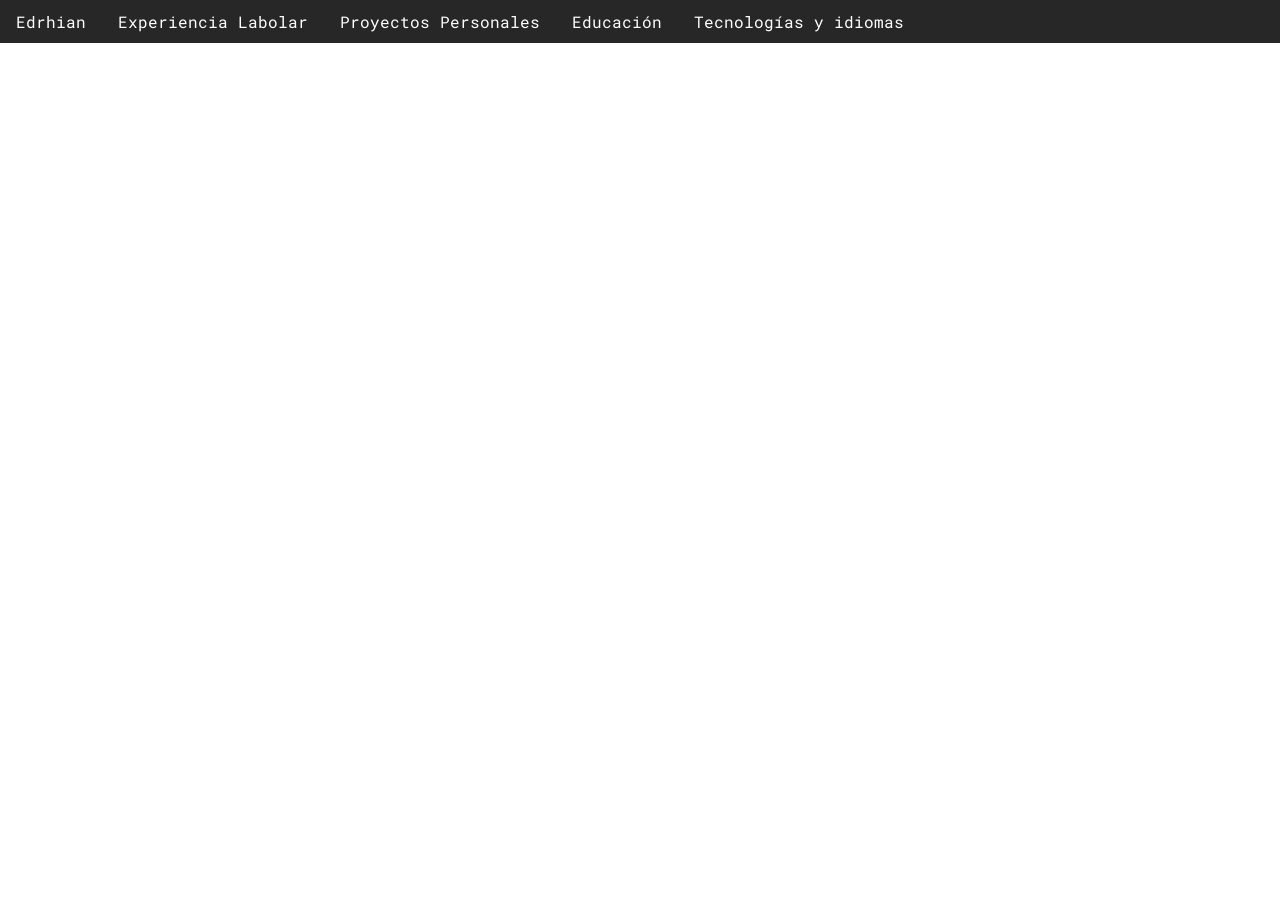
==== better-portfolio/index.html @ 5ee291b5 "Better portfolio: Navbar" ====
<!DOCTYPE html>
<html lang="en">
<head>
    <meta charset="UTF-8">
    <meta name="viewport" content="width=device-width, initial-scale=1.0">
    <title>Document</title>
    <link rel="stylesheet" href="style.css">
</head>
<body>
    <ul>
        <li><a href="">Edrhian</a></li>
        <li><a href="">Experiencia Labolar</a></li>
        <li><a href="">Proyectos Personales</a></li>
        <li><a href="">Educación</a></li>
        <li><a href="">Tecnologías y idiomas</a></li>
    </ul>
</body>
</html>
---- better-portfolio/style.css ----
@import url('https://fonts.googleapis.com/css2?family=Roboto+Mono:ital,wght@0,100..700;1,100..700&display=swap');

:root {
    --font-main: "Roboto Mono", monospace;
    --color-primary: #272727;
    --bg-color: #ededed;
    --text-color: #000000;
    --color-good: rgb(42, 243, 27);
    --color-bad: rgb(201, 36, 36);
}

body {
    margin: 0;
    padding: 0;
}

body, h1, h2, h3, h4, h5, h6, button, input, textarea, select {
    font-family: var(--font-main);
}

ul {
    list-style-type: none;
    margin: 0;
    padding: 0;
    overflow: hidden;
    background-color: var(--color-primary);
}

ul li{
    float: left;
}

ul li a {
    display: block;
    color: white;
    text-align: center;
    padding: 0.7rem 1rem;
    text-decoration: none;
}

ul li a:hover {
    background-color: #161616;
}
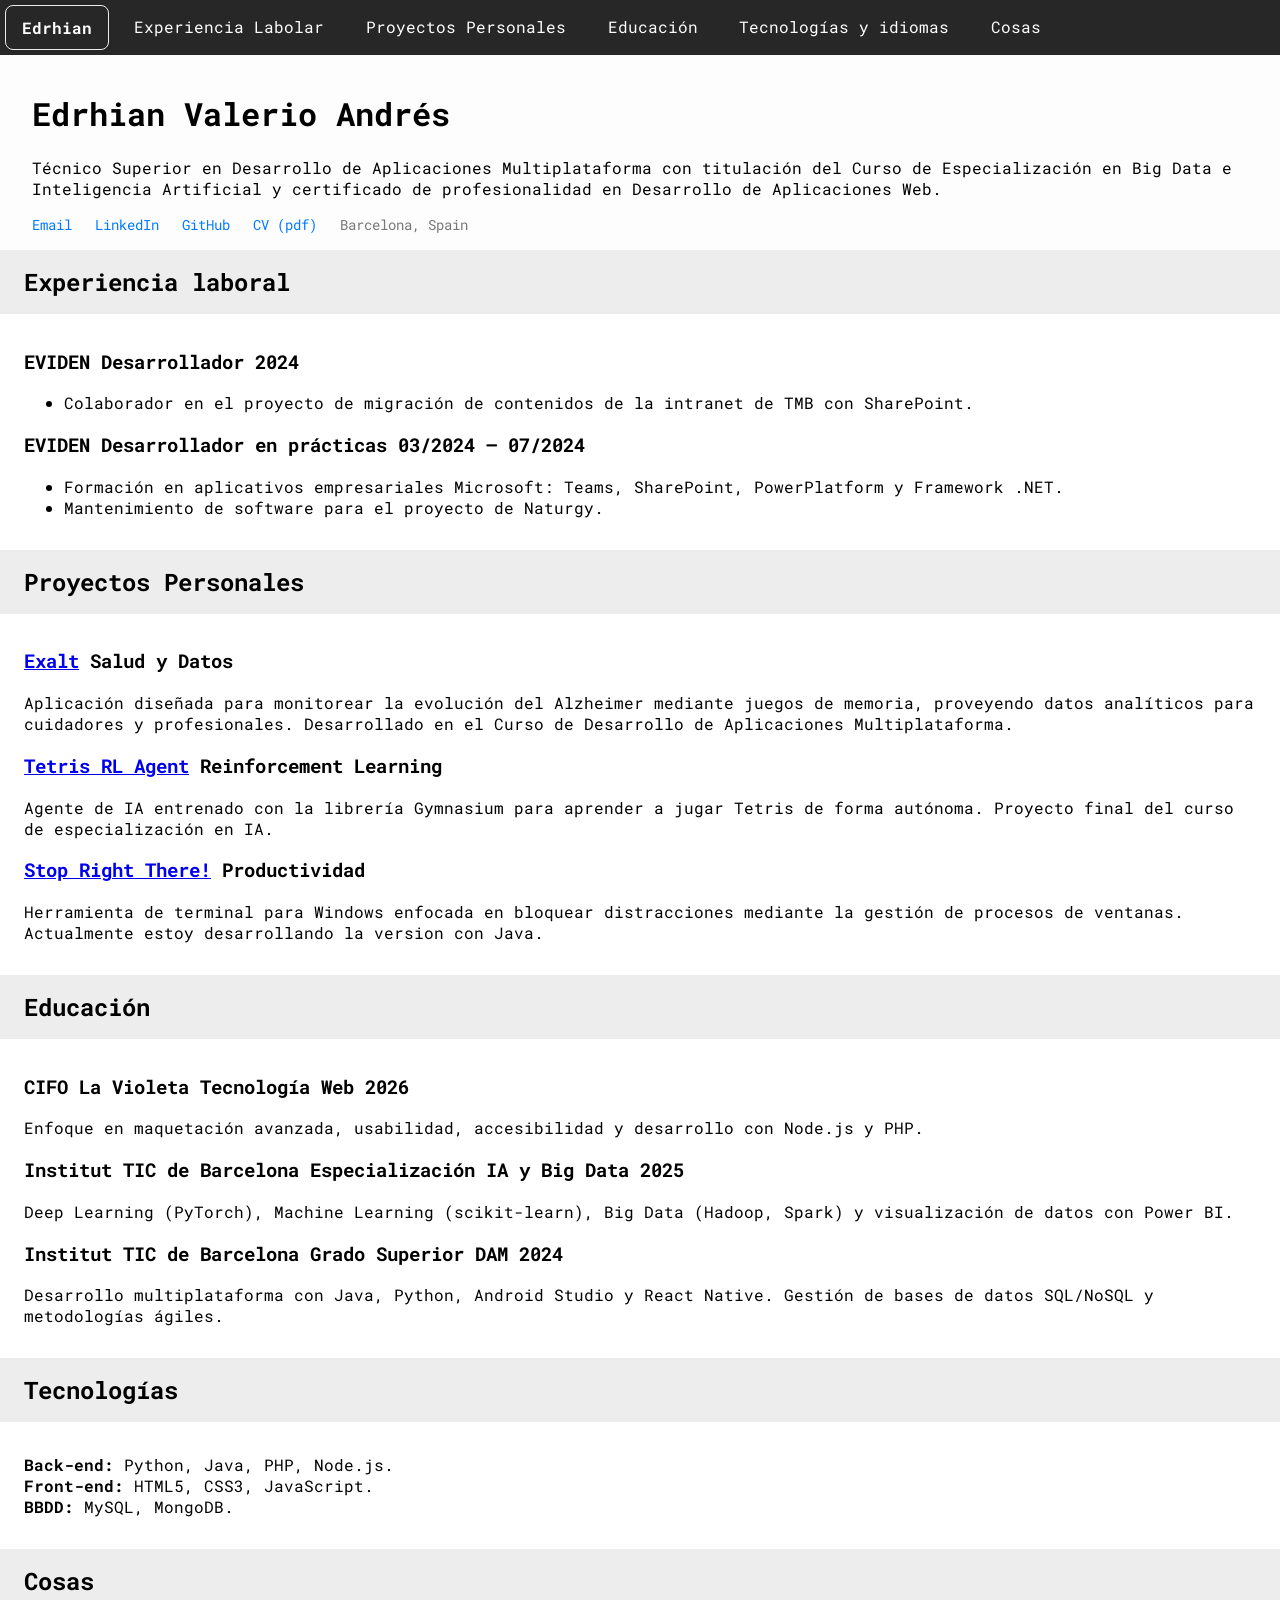
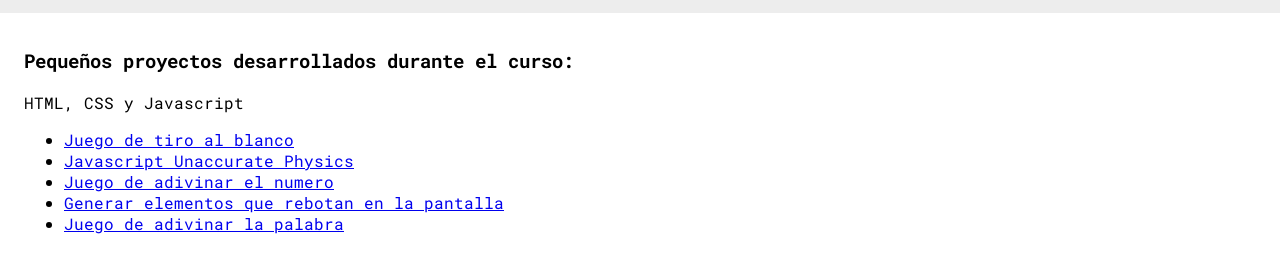
==== commit 0f19a8b0: "Better portfolio: structure" ====
--- a/better-portfolio/index.html
+++ b/better-portfolio/index.html
@@ -1,18 +1,192 @@
-<!DOCTYPE html>
+<!doctype html>
 <html lang="en">
-<head>
-    <meta charset="UTF-8">
-    <meta name="viewport" content="width=device-width, initial-scale=1.0">
-    <title>Document</title>
-    <link rel="stylesheet" href="style.css">
-</head>
-<body>
-    <ul>
-        <li><a href="">Edrhian</a></li>
-        <li><a href="">Experiencia Labolar</a></li>
-        <li><a href="">Proyectos Personales</a></li>
-        <li><a href="">Educación</a></li>
-        <li><a href="">Tecnologías y idiomas</a></li>
+  <head>
+    <meta charset="UTF-8" />
+    <meta name="viewport" content="width=device-width, initial-scale=1.0" />
+    <title>Portfolio</title>
+    <link rel="stylesheet" href="style.css" />
+  </head>
+  <body>
+    <ul class="navbar">
+      <li class="navbar-item brand">
+        <a href="#" onclick="copyToClipboard()">Edrhian</a>
+      </li>
+      <li class="navbar-item">
+        <a href="#experiencia">Experiencia Labolar</a>
+      </li>
+      <li class="navbar-item"><a href="#proyectos">Proyectos Personales</a></li>
+      <li class="navbar-item"><a href="#educacion">Educación</a></li>
+      <li class="navbar-item">
+        <a href="#tecnologias">Tecnologías y idiomas</a>
+      </li>
+      <li class="navbar-item"><a href="#cosas">Cosas</a></li>
     </ul>
-</body>
+    <header>
+      <h1>Edrhian Valerio Andrés</h1>
+      <p>
+        Técnico Superior en Desarrollo de Aplicaciones Multiplataforma con
+        titulación del Curso de Especialización en Big Data e Inteligencia
+        Artificial y certificado de profesionalidad en Desarrollo de
+        Aplicaciones Web.
+      </p>
+      <div id="contact">
+        <a href="mailto:edrhian27@gmail.com">Email</a>
+        <a href="https://linkedin.com/in/edrhian-valerio-andres" target="_blank"
+          >LinkedIn</a
+        >
+        <a href="https://github.com/edrhian" target="_blank">GitHub</a>
+        <a href="../docs/cv.pdf" download="Edrhian_Valerio_CV.pdf">CV (pdf)</a>
+        <span>Barcelona, Spain</span>
+      </div>
+    </header>
+    <main>
+      <!-- EXPERIENCIA LABORAL -->
+      <h2 id="experiencia">Experiencia laboral</h2>
+      <section>
+        <h3>
+          EVIDEN <span class="role">Desarrollador</span>
+          <span class="time">2024</span>
+        </h3>
+        <ul>
+          <li>
+            Colaborador en el proyecto de migración de contenidos de la intranet
+            de TMB con SharePoint.
+          </li>
+        </ul>
+
+        <h3>
+          EVIDEN <span class="role">Desarrollador en prácticas</span>
+          <span class="time">03/2024 — 07/2024</span>
+        </h3>
+        <ul>
+          <li>
+            Formación en aplicativos empresariales Microsoft: Teams, SharePoint,
+            PowerPlatform y Framework .NET.
+          </li>
+          <li>Mantenimiento de software para el proyecto de Naturgy.</li>
+        </ul>
+      </section>
+
+      <!-- PROYECTOS PERSONALES -->
+      <h2 id="proyectos">Proyectos Personales</h2>
+      <section>
+        <h3>
+          <a
+            href="https://github.com/edrhian/project-exalt/tree/main"
+            target="_blank"
+            >Exalt</a
+          >
+          <span class="time">Salud y Datos</span>
+        </h3>
+        <p>
+          Aplicación diseñada para monitorear la evolución del Alzheimer
+          mediante juegos de memoria, proveyendo datos analíticos para
+          cuidadores y profesionales. Desarrollado en el Curso de Desarrollo de
+          Aplicaciones Multiplataforma.
+        </p>
+
+        <h3>
+          <a
+            href="https://github.com/edrhian/ai-final-project-tetris-agent"
+            target="_blank"
+            >Tetris RL Agent</a
+          >
+          <span class="time">Reinforcement Learning</span>
+        </h3>
+        <p>
+          Agente de IA entrenado con la librería Gymnasium para aprender a jugar
+          Tetris de forma autónoma. Proyecto final del curso de especialización
+          en IA.
+        </p>
+
+        <h3>
+          <a
+            href="https://github.com/edrhian/app-stop-right-there"
+            target="_blank"
+            >Stop Right There!</a
+          >
+          <span class="time">Productividad</span>
+        </h3>
+        <p>
+          Herramienta de terminal para Windows enfocada en bloquear
+          distracciones mediante la gestión de procesos de ventanas. Actualmente
+          estoy desarrollando la version con Java.
+        </p>
+      </section>
+
+      <!-- EDUCACIÓN -->
+      <h2 id="educacion">Educación</h2>
+      <section>
+        <h3>
+          CIFO La Violeta <span class="role">Tecnología Web</span>
+          <span class="time">2026</span>
+        </h3>
+        <p>
+          Enfoque en maquetación avanzada, usabilidad, accesibilidad y
+          desarrollo con Node.js y PHP.
+        </p>
+        <h3>
+          Institut TIC de Barcelona
+          <span class="role">Especialización IA y Big Data</span>
+          <span class="time">2025</span>
+        </h3>
+        <p>
+          Deep Learning (PyTorch), Machine Learning (scikit-learn), Big Data
+          (Hadoop, Spark) y visualización de datos con Power BI.
+        </p>
+
+        <h3>
+          Institut TIC de Barcelona <span class="role">Grado Superior DAM</span>
+          <span class="time">2024</span>
+        </h3>
+        <p>
+          Desarrollo multiplataforma con Java, Python, Android Studio y React
+          Native. Gestión de bases de datos SQL/NoSQL y metodologías ágiles.
+        </p>
+      </section>
+
+      <!-- TECNOLOGÍAS -->
+      <h2 id="tecnologias">Tecnologías</h2>
+      <section>
+        <p>
+          <strong>Back-end:</strong> Python, Java, PHP, Node.js. <br />
+          <strong>Front-end:</strong> HTML5, CSS3, JavaScript. <br />
+          <strong>BBDD:</strong> MySQL, MongoDB. <br />
+        </p>
+      </section>
+
+      <!-- COSAS -->
+      <h2 id="cosas">Cosas</h2>
+      <section>
+        <h3>Pequeños proyectos desarrollados durante el curso:</h3>
+
+        <p>HTML, CSS y Javascript</p>
+        <ul>
+          <li>
+            <a href="../games/shooting-target/">Juego de tiro al blanco</a>
+          </li>
+          <li>
+            <a href="../games/javascript-unaccurate-physics/"
+              >Javascript Unaccurate Physics</a
+            >
+          </li>
+          <li>
+            <a href="../games/adivina-numero/">Juego de adivinar el numero</a>
+          </li>
+          <li>
+            <a href="../games/bouncing-elements/"
+              >Generar elementos que rebotan en la pantalla</a
+            >
+          </li>
+          <li>
+            <a href="../games/adivina-palabra/">Juego de adivinar la palabra</a>
+          </li>
+        </ul>
+      </section>
+    </main>
+    <button onclick="topFunction()" id="backToTop" title="Volver al inicio">
+      Inicio
+    </button>
+    <script src="index.js"></script>
+  </body>
 </html>
--- a/better-portfolio/style.css
+++ b/better-portfolio/style.css
@@ -3,10 +3,23 @@
 :root {
     --font-main: "Roboto Mono", monospace;
     --color-primary: #272727;
-    --bg-color: #ededed;
-    --text-color: #000000;
+    --bg-color-1: #ededed;
+    --bg-color-2: #fdfdfd;
+    --text-main: #000000;
     --color-good: rgb(42, 243, 27);
     --color-bad: rgb(201, 36, 36);
+    --text-muted: #777;
+    --text-date: #999;
+    --accent: #007aff;
+}
+
+* {
+    font-family: var(--font-main);
+}
+
+html {
+    scroll-behavior: smooth;
+    /* font-size: 62.5%; */
 }
 
 body {
@@ -14,11 +27,24 @@
     padding: 0;
 }
 
-body, h1, h2, h3, h4, h5, h6, button, input, textarea, select {
-    font-family: var(--font-main);
+header {
+    padding: 1rem 2rem;
+    background-color: var(--bg-color-2);
 }
 
-ul {
+h2 {
+    padding: 1rem 1.5rem;
+    margin: 0;
+    background-color: var(--bg-color-1);
+}
+
+section {
+    padding: 1rem 1.5rem;
+    margin: 0;
+}
+
+/* NAVBAR */
+.navbar {
     list-style-type: none;
     margin: 0;
     padding: 0;
@@ -26,11 +52,15 @@
     background-color: var(--color-primary);
 }
 
-ul li{
+.navbar-item {
+    margin: 0.3rem;
+}
+
+.navbar .navbar-item{
     float: left;
 }
 
-ul li a {
+.navbar .navbar-item a {
     display: block;
     color: white;
     text-align: center;
@@ -38,6 +68,58 @@
     text-decoration: none;
 }
 
-ul li a:hover {
+.navbar .navbar-item a:hover {
     background-color: #161616;
+    border-radius: 0.5rem;
 }
+
+.brand {
+    border: 1px solid var(--bg-color-1);
+    border-radius: 0.5rem;
+}
+
+.brand>a {
+    font-weight: bolder;
+}
+
+/* CONTACT */
+#contact {
+    font-size: 14px;
+}
+
+#contact a,
+#contact span {
+    color: var(--accent);
+    text-decoration: none;
+    margin-right: 15px;
+}
+
+#contact span {
+    color: var(--text-muted);
+}
+
+#contact a:hover {
+    text-decoration: underline;
+}
+
+
+/* BUTTONS */
+#backToTop {
+  display: none;
+  position: fixed;
+  bottom: 2rem;
+  right: 2rem; 
+  z-index: 99; 
+  border: none;
+  outline: none;
+  background-color: var(--color-primary); /* Set a background color */
+  color: white; 
+  cursor: pointer;
+  padding: 0.7rem;
+  border-radius: 0.5rem;
+  font-size: 18px;
+}
+
+#backToTop:hover {
+  background-color: #555; /* Add a dark-grey background on hover */
+}
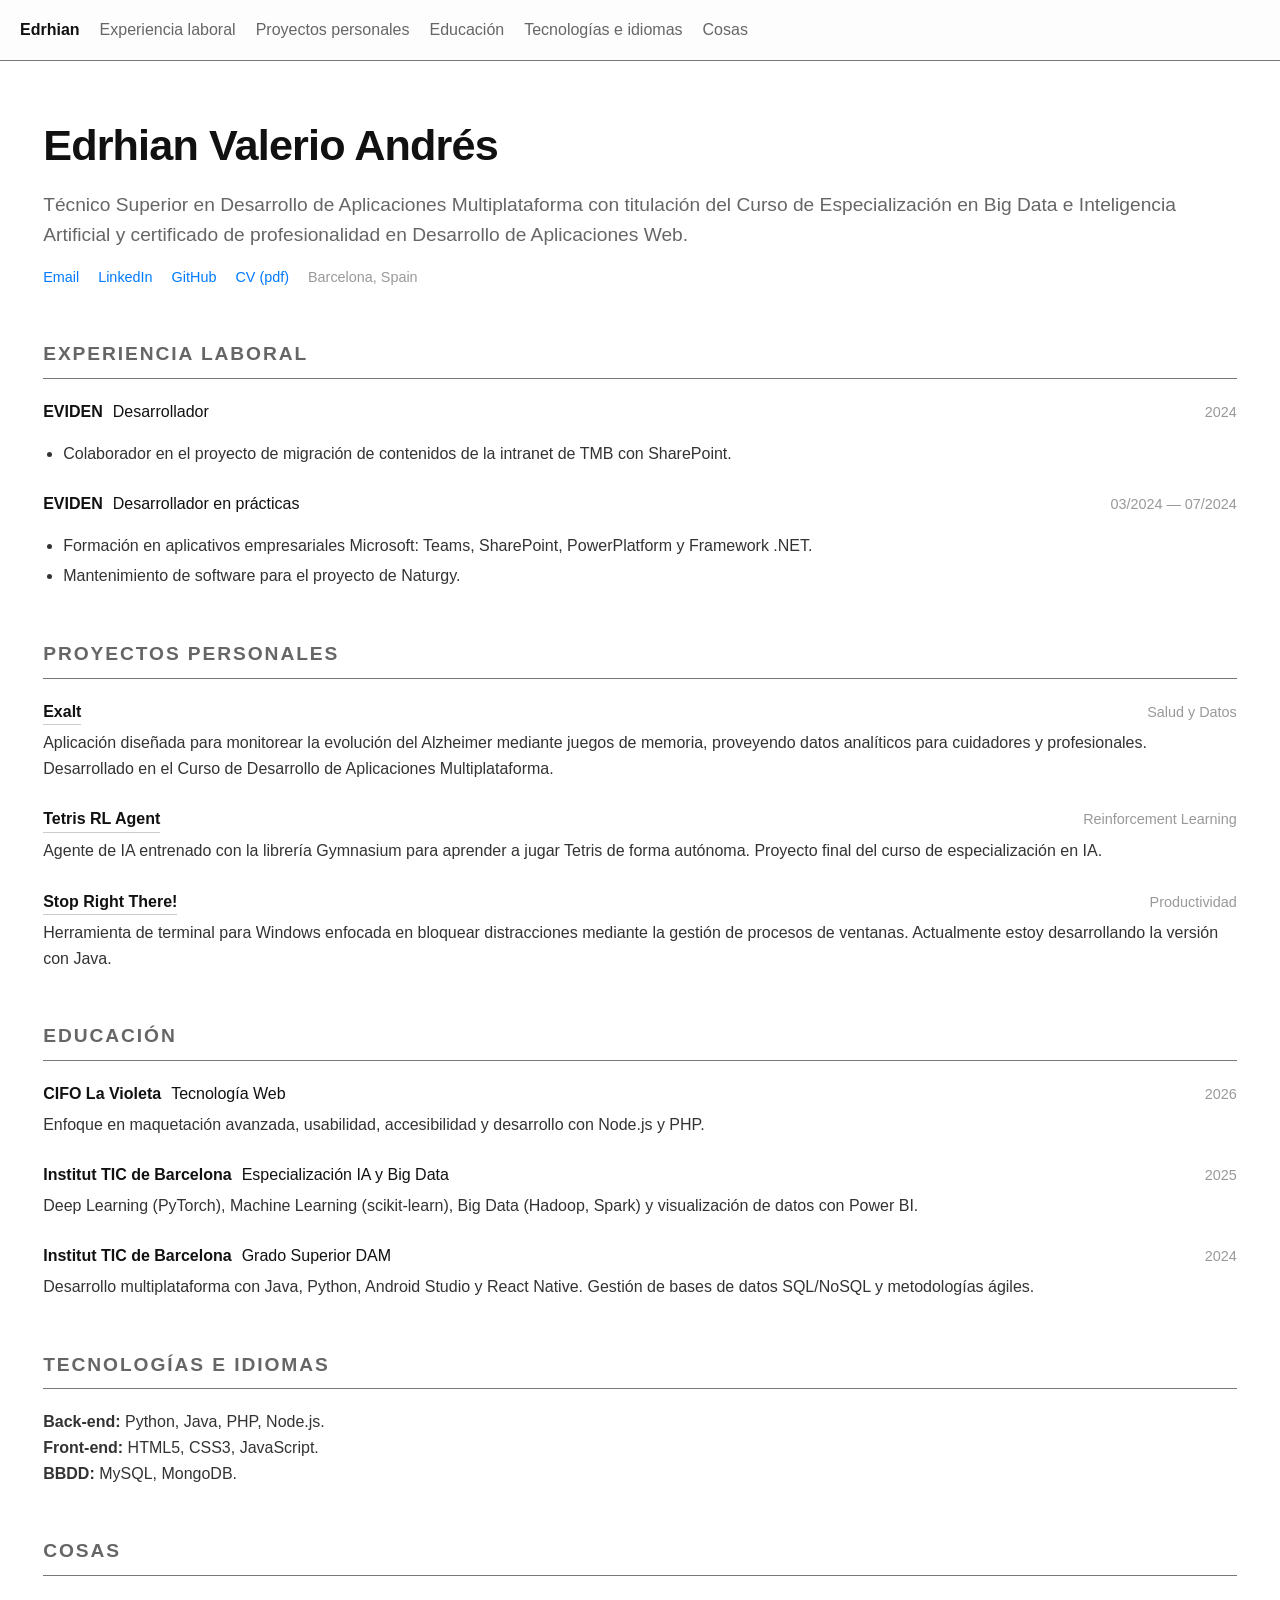
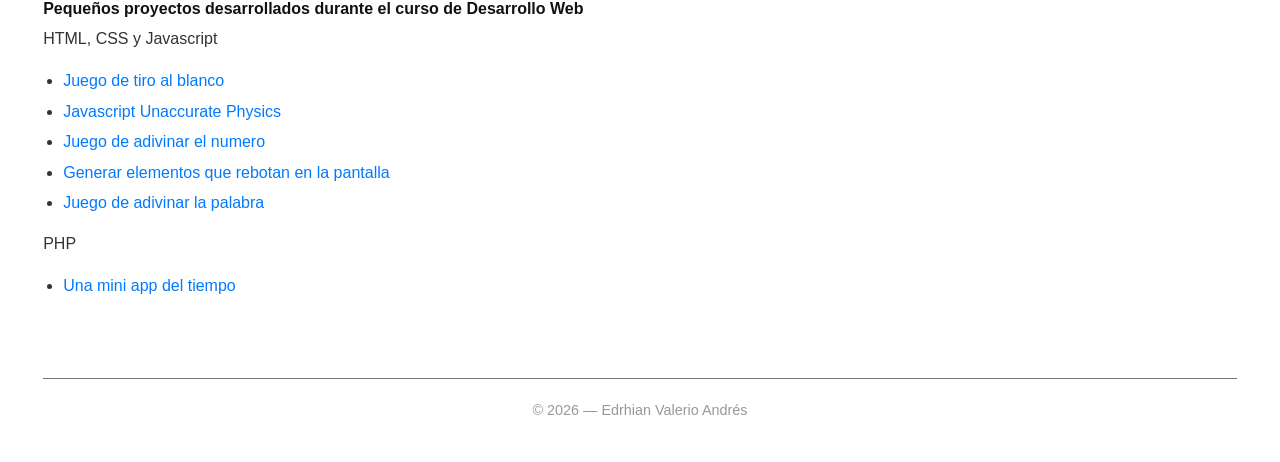
==== commit 45a02f72: "Merged styles from old portfolio to new portfolio" ====
--- a/better-portfolio/index.html
+++ b/better-portfolio/index.html
@@ -1,192 +1,216 @@
-<!doctype html>
-<html lang="en">
-  <head>
-    <meta charset="UTF-8" />
-    <meta name="viewport" content="width=device-width, initial-scale=1.0" />
-    <title>Portfolio</title>
-    <link rel="stylesheet" href="style.css" />
-  </head>
-  <body>
-    <ul class="navbar">
-      <li class="navbar-item brand">
-        <a href="#" onclick="copyToClipboard()">Edrhian</a>
-      </li>
-      <li class="navbar-item">
-        <a href="#experiencia">Experiencia Labolar</a>
-      </li>
-      <li class="navbar-item"><a href="#proyectos">Proyectos Personales</a></li>
-      <li class="navbar-item"><a href="#educacion">Educación</a></li>
-      <li class="navbar-item">
-        <a href="#tecnologias">Tecnologías y idiomas</a>
-      </li>
-      <li class="navbar-item"><a href="#cosas">Cosas</a></li>
-    </ul>
-    <header>
-      <h1>Edrhian Valerio Andrés</h1>
-      <p>
-        Técnico Superior en Desarrollo de Aplicaciones Multiplataforma con
-        titulación del Curso de Especialización en Big Data e Inteligencia
-        Artificial y certificado de profesionalidad en Desarrollo de
-        Aplicaciones Web.
-      </p>
-      <div id="contact">
-        <a href="mailto:edrhian27@gmail.com">Email</a>
-        <a href="https://linkedin.com/in/edrhian-valerio-andres" target="_blank"
-          >LinkedIn</a
-        >
-        <a href="https://github.com/edrhian" target="_blank">GitHub</a>
-        <a href="../docs/cv.pdf" download="Edrhian_Valerio_CV.pdf">CV (pdf)</a>
-        <span>Barcelona, Spain</span>
-      </div>
-    </header>
-    <main>
-      <!-- EXPERIENCIA LABORAL -->
-      <h2 id="experiencia">Experiencia laboral</h2>
-      <section>
-        <h3>
-          EVIDEN <span class="role">Desarrollador</span>
-          <span class="time">2024</span>
-        </h3>
-        <ul>
-          <li>
-            Colaborador en el proyecto de migración de contenidos de la intranet
-            de TMB con SharePoint.
-          </li>
-        </ul>
-
-        <h3>
-          EVIDEN <span class="role">Desarrollador en prácticas</span>
-          <span class="time">03/2024 — 07/2024</span>
-        </h3>
-        <ul>
-          <li>
-            Formación en aplicativos empresariales Microsoft: Teams, SharePoint,
-            PowerPlatform y Framework .NET.
-          </li>
-          <li>Mantenimiento de software para el proyecto de Naturgy.</li>
-        </ul>
-      </section>
-
-      <!-- PROYECTOS PERSONALES -->
-      <h2 id="proyectos">Proyectos Personales</h2>
-      <section>
-        <h3>
-          <a
-            href="https://github.com/edrhian/project-exalt/tree/main"
-            target="_blank"
-            >Exalt</a
-          >
-          <span class="time">Salud y Datos</span>
-        </h3>
-        <p>
-          Aplicación diseñada para monitorear la evolución del Alzheimer
-          mediante juegos de memoria, proveyendo datos analíticos para
-          cuidadores y profesionales. Desarrollado en el Curso de Desarrollo de
-          Aplicaciones Multiplataforma.
-        </p>
-
-        <h3>
-          <a
-            href="https://github.com/edrhian/ai-final-project-tetris-agent"
-            target="_blank"
-            >Tetris RL Agent</a
-          >
-          <span class="time">Reinforcement Learning</span>
-        </h3>
-        <p>
-          Agente de IA entrenado con la librería Gymnasium para aprender a jugar
-          Tetris de forma autónoma. Proyecto final del curso de especialización
-          en IA.
-        </p>
-
-        <h3>
-          <a
-            href="https://github.com/edrhian/app-stop-right-there"
-            target="_blank"
-            >Stop Right There!</a
-          >
-          <span class="time">Productividad</span>
-        </h3>
-        <p>
-          Herramienta de terminal para Windows enfocada en bloquear
-          distracciones mediante la gestión de procesos de ventanas. Actualmente
-          estoy desarrollando la version con Java.
-        </p>
-      </section>
-
-      <!-- EDUCACIÓN -->
-      <h2 id="educacion">Educación</h2>
-      <section>
-        <h3>
-          CIFO La Violeta <span class="role">Tecnología Web</span>
-          <span class="time">2026</span>
-        </h3>
-        <p>
-          Enfoque en maquetación avanzada, usabilidad, accesibilidad y
-          desarrollo con Node.js y PHP.
-        </p>
-        <h3>
-          Institut TIC de Barcelona
-          <span class="role">Especialización IA y Big Data</span>
-          <span class="time">2025</span>
-        </h3>
-        <p>
-          Deep Learning (PyTorch), Machine Learning (scikit-learn), Big Data
-          (Hadoop, Spark) y visualización de datos con Power BI.
-        </p>
-
-        <h3>
-          Institut TIC de Barcelona <span class="role">Grado Superior DAM</span>
-          <span class="time">2024</span>
-        </h3>
-        <p>
-          Desarrollo multiplataforma con Java, Python, Android Studio y React
-          Native. Gestión de bases de datos SQL/NoSQL y metodologías ágiles.
-        </p>
-      </section>
-
-      <!-- TECNOLOGÍAS -->
-      <h2 id="tecnologias">Tecnologías</h2>
-      <section>
-        <p>
-          <strong>Back-end:</strong> Python, Java, PHP, Node.js. <br />
-          <strong>Front-end:</strong> HTML5, CSS3, JavaScript. <br />
-          <strong>BBDD:</strong> MySQL, MongoDB. <br />
-        </p>
-      </section>
-
-      <!-- COSAS -->
-      <h2 id="cosas">Cosas</h2>
-      <section>
-        <h3>Pequeños proyectos desarrollados durante el curso:</h3>
-
-        <p>HTML, CSS y Javascript</p>
-        <ul>
-          <li>
-            <a href="../games/shooting-target/">Juego de tiro al blanco</a>
-          </li>
-          <li>
-            <a href="../games/javascript-unaccurate-physics/"
-              >Javascript Unaccurate Physics</a
-            >
-          </li>
-          <li>
-            <a href="../games/adivina-numero/">Juego de adivinar el numero</a>
-          </li>
-          <li>
-            <a href="../games/bouncing-elements/"
-              >Generar elementos que rebotan en la pantalla</a
-            >
-          </li>
-          <li>
-            <a href="../games/adivina-palabra/">Juego de adivinar la palabra</a>
-          </li>
-        </ul>
-      </section>
-    </main>
-    <button onclick="topFunction()" id="backToTop" title="Volver al inicio">
-      Inicio
-    </button>
-    <script src="index.js"></script>
-  </body>
-</html>
+<!doctype html>
+<html lang="es">
+  <head>
+    <meta charset="UTF-8" />
+    <meta name="viewport" content="width=device-width, initial-scale=1.0" />
+    <title>Edrhian Valerio | Software Builder</title>
+    <link rel="stylesheet" href="style.css" />
+  </head>
+  <body>
+    <div class="navbar-wrap">
+      <ul class="navbar">
+        <li class="navbar-item brand">
+          <a href="#" onclick="copyToClipboard()">Edrhian</a>
+        </li>
+        <li class="navbar-item">
+          <a href="#experiencia">Experiencia laboral</a>
+        </li>
+        <li class="navbar-item">
+          <a href="#proyectos">Proyectos personales</a>
+        </li>
+        <li class="navbar-item"><a href="#educacion">Educación</a></li>
+        <li class="navbar-item">
+          <a href="#tecnologias">Tecnologías e idiomas</a>
+        </li>
+        <li class="navbar-item"><a href="#cosas">Cosas</a></li>
+      </ul>
+    </div>
+
+    <header>
+      <h1>Edrhian Valerio Andrés</h1>
+      <div id="tagline">
+        Técnico Superior en Desarrollo de Aplicaciones Multiplataforma con
+        titulación del Curso de Especialización en Big Data e Inteligencia
+        Artificial y certificado de profesionalidad en Desarrollo de
+        Aplicaciones Web.
+      </div>
+      <div id="contact">
+        <a href="mailto:edrhian27@gmail.com">Email</a>
+        <a href="https://linkedin.com/in/edrhian-valerio-andres" target="_blank"
+          >LinkedIn</a
+        >
+        <a href="https://github.com/edrhian" target="_blank">GitHub</a>
+        <a href="assets/cv.pdf" download="Edrhian_Valerio_CV.pdf">CV (pdf)</a>
+        <span>Barcelona, Spain</span>
+      </div>
+    </header>
+
+    <main>
+      <!-- EXPERIENCIA LABORAL -->
+      <h2 id="experiencia">Experiencia laboral</h2>
+      <section>
+        <h3>
+          EVIDEN <span class="role">Desarrollador</span>
+          <span class="time">2024</span>
+        </h3>
+        <ul>
+          <li>
+            Colaborador en el proyecto de migración de contenidos de la intranet
+            de TMB con SharePoint.
+          </li>
+        </ul>
+
+        <h3>
+          EVIDEN <span class="role">Desarrollador en prácticas</span>
+          <span class="time">03/2024 — 07/2024</span>
+        </h3>
+        <ul>
+          <li>
+            Formación en aplicativos empresariales Microsoft: Teams, SharePoint,
+            PowerPlatform y Framework .NET.
+          </li>
+          <li>Mantenimiento de software para el proyecto de Naturgy.</li>
+        </ul>
+      </section>
+
+      <!-- PROYECTOS PERSONALES -->
+      <h2 id="proyectos">Proyectos personales</h2>
+      <section>
+        <h3>
+          <a
+            href="https://github.com/edrhian/project-exalt/tree/main"
+            target="_blank"
+            >Exalt</a
+          >
+          <span class="time">Salud y Datos</span>
+        </h3>
+        <p>
+          Aplicación diseñada para monitorear la evolución del Alzheimer
+          mediante juegos de memoria, proveyendo datos analíticos para
+          cuidadores y profesionales. Desarrollado en el Curso de Desarrollo de
+          Aplicaciones Multiplataforma.
+        </p>
+
+        <h3>
+          <a
+            href="https://github.com/edrhian/ai-final-project-tetris-agent"
+            target="_blank"
+            >Tetris RL Agent</a
+          >
+          <span class="time">Reinforcement Learning</span>
+        </h3>
+        <p>
+          Agente de IA entrenado con la librería Gymnasium para aprender a jugar
+          Tetris de forma autónoma. Proyecto final del curso de especialización
+          en IA.
+        </p>
+
+        <h3>
+          <a
+            href="https://github.com/edrhian/app-stop-right-there"
+            target="_blank"
+            >Stop Right There!</a
+          >
+          <span class="time">Productividad</span>
+        </h3>
+        <p>
+          Herramienta de terminal para Windows enfocada en bloquear
+          distracciones mediante la gestión de procesos de ventanas. Actualmente
+          estoy desarrollando la versión con Java.
+        </p>
+      </section>
+
+      <!-- EDUCACIÓN -->
+      <h2 id="educacion">Educación</h2>
+      <section>
+        <h3>
+          CIFO La Violeta <span class="role">Tecnología Web</span>
+          <span class="time">2026</span>
+        </h3>
+        <p>
+          Enfoque en maquetación avanzada, usabilidad, accesibilidad y
+          desarrollo con Node.js y PHP.
+        </p>
+
+        <h3>
+          Institut TIC de Barcelona
+          <span class="role">Especialización IA y Big Data</span>
+          <span class="time">2025</span>
+        </h3>
+        <p>
+          Deep Learning (PyTorch), Machine Learning (scikit-learn), Big Data
+          (Hadoop, Spark) y visualización de datos con Power BI.
+        </p>
+
+        <h3>
+          Institut TIC de Barcelona <span class="role">Grado Superior DAM</span>
+          <span class="time">2024</span>
+        </h3>
+        <p>
+          Desarrollo multiplataforma con Java, Python, Android Studio y React
+          Native. Gestión de bases de datos SQL/NoSQL y metodologías ágiles.
+        </p>
+      </section>
+
+      <!-- TECNOLOGÍAS E IDIOMAS -->
+      <h2 id="tecnologias">Tecnologías e idiomas</h2>
+      <section>
+        <p>
+          <strong>Back-end:</strong> Python, Java, PHP, Node.js. <br />
+          <strong>Front-end:</strong> HTML5, CSS3, JavaScript. <br />
+          <strong>BBDD:</strong> MySQL, MongoDB.
+        </p>
+      </section>
+
+      <!-- COSAS -->
+      <h2 id="cosas">Cosas</h2>
+      <section>
+        <h3>
+          Pequeños proyectos desarrollados durante el curso de Desarrollo Web
+        </h3>
+
+        <p>HTML, CSS y Javascript</p>
+        <ul>
+          <li>
+            <a href="../games/shooting-target/">Juego de tiro al blanco</a>
+          </li>
+          <li>
+            <a href="../games/javascript-unaccurate-physics/"
+              >Javascript Unaccurate Physics</a
+            >
+          </li>
+          <li>
+            <a href="../games/adivina-numero/">Juego de adivinar el numero</a>
+          </li>
+          <li>
+            <a href="../games/bouncing-elements/"
+              >Generar elementos que rebotan en la pantalla</a
+            >
+          </li>
+          <li>
+            <a href="../games/adivina-palabra/">Juego de adivinar la palabra</a>
+          </li>
+        </ul>
+
+        <p>PHP</p>
+        <ul>
+          <li>
+            <a
+              href="https://cifowebappdev27.byethost33.com/php-app-tiempo/index.php"
+              >Una mini app del tiempo</a
+            >
+          </li>
+        </ul>
+      </section>
+    </main>
+
+    <footer>
+      <p>© 2026 — Edrhian Valerio Andrés</p>
+    </footer>
+
+    <button onclick="topFunction()" id="backToTop" title="Volver al inicio">
+      Inicio
+    </button>
+    <script src="index.js"></script>
+  </body>
+</html>
--- a/better-portfolio/style.css
+++ b/better-portfolio/style.css
@@ -1,125 +1,238 @@
-@import url('https://fonts.googleapis.com/css2?family=Roboto+Mono:ital,wght@0,100..700;1,100..700&display=swap');
-
-:root {
-    --font-main: "Roboto Mono", monospace;
-    --color-primary: #272727;
-    --bg-color-1: #ededed;
-    --bg-color-2: #fdfdfd;
-    --text-main: #000000;
-    --color-good: rgb(42, 243, 27);
-    --color-bad: rgb(201, 36, 36);
-    --text-muted: #777;
-    --text-date: #999;
-    --accent: #007aff;
-}
-
-* {
-    font-family: var(--font-main);
-}
-
-html {
-    scroll-behavior: smooth;
-    /* font-size: 62.5%; */
-}
-
-body {
-    margin: 0;
-    padding: 0;
-}
-
-header {
-    padding: 1rem 2rem;
-    background-color: var(--bg-color-2);
-}
-
-h2 {
-    padding: 1rem 1.5rem;
-    margin: 0;
-    background-color: var(--bg-color-1);
-}
-
-section {
-    padding: 1rem 1.5rem;
-    margin: 0;
-}
-
-/* NAVBAR */
-.navbar {
-    list-style-type: none;
-    margin: 0;
-    padding: 0;
-    overflow: hidden;
-    background-color: var(--color-primary);
-}
-
-.navbar-item {
-    margin: 0.3rem;
-}
-
-.navbar .navbar-item{
-    float: left;
-}
-
-.navbar .navbar-item a {
-    display: block;
-    color: white;
-    text-align: center;
-    padding: 0.7rem 1rem;
-    text-decoration: none;
-}
-
-.navbar .navbar-item a:hover {
-    background-color: #161616;
-    border-radius: 0.5rem;
-}
-
-.brand {
-    border: 1px solid var(--bg-color-1);
-    border-radius: 0.5rem;
-}
-
-.brand>a {
-    font-weight: bolder;
-}
-
-/* CONTACT */
-#contact {
-    font-size: 14px;
-}
-
-#contact a,
-#contact span {
-    color: var(--accent);
-    text-decoration: none;
-    margin-right: 15px;
-}
-
-#contact span {
-    color: var(--text-muted);
-}
-
-#contact a:hover {
-    text-decoration: underline;
-}
-
-
-/* BUTTONS */
-#backToTop {
-  display: none;
-  position: fixed;
-  bottom: 2rem;
-  right: 2rem; 
-  z-index: 99; 
-  border: none;
-  outline: none;
-  background-color: var(--color-primary); /* Set a background color */
-  color: white; 
-  cursor: pointer;
-  padding: 0.7rem;
-  border-radius: 0.5rem;
-  font-size: 18px;
-}
-
-#backToTop:hover {
-  background-color: #555; /* Add a dark-grey background on hover */
-}
+@import url('https://fonts.googleapis.com/css2?family=Roboto+Mono:ital,wght@0,100..700;1,100..700&display=swap');
+
+:root {
+    --font-alternative: "Roboto Mono", monospace;
+    --text-main: #111;
+    --bg-color-1: #ededed;
+    --bg-color-2: #fdfdfd;
+    --text-muted: #666;
+    --text-date: #999;
+    --accent: #007aff;
+    --border: #777;
+    --color-primary: #272727;
+    
+}
+
+* {
+    box-sizing: border-box;
+}
+
+html {
+    scroll-behavior: smooth;
+}
+
+body {
+    font-family: -apple-system, BlinkMacSystemFont, "Segoe UI", Roboto, Helvetica, Arial, sans-serif;
+    line-height: 1.6;
+    color: var(--text-main);
+    margin: 0;
+    background-color: #fff;
+}
+
+.navbar,
+header,
+main,
+footer {
+    margin: 2.7rem;
+}
+
+/* NAVBAR */
+.navbar-wrap {
+    /* position: sticky; */
+    top: 0;
+    z-index: 10;
+    background-color: var(--bg-color-2);
+    border-bottom: 1px solid var(--border);
+}
+
+.navbar {
+    list-style: none;
+    margin: 0 auto;
+    padding-top: 12px;
+    padding-bottom: 12px;
+    display: flex;
+    flex-wrap: wrap;
+    gap: 6px 20px;
+    font-size: 1rem;
+}
+
+.navbar a {
+    color: var(--text-muted);
+    text-decoration: none;
+    margin: 0;
+}
+
+.navbar a:hover {
+    color: var(--text-main);
+}
+
+.navbar .brand a {
+    color: var(--text-main);
+    font-weight: 700;
+}
+
+/* HEADER */
+header {
+    margin-top: 50px;
+    margin-bottom: 40px;
+}
+
+h1 {
+    font-size: 2.7rem;
+    font-weight: 700;
+    margin: 0 0 10px 0;
+    letter-spacing: -0.02em;
+}
+
+#tagline {
+    font-size: 1.2rem;
+    color: var(--text-muted);
+    margin: 0 0 15px 0;
+}
+
+#contact {
+    font-size: 0.9rem;
+}
+
+#contact a,
+#contact span {
+    color: var(--accent);
+    text-decoration: none;
+    margin-right: 15px;
+}
+
+#contact span {
+    color: var(--text-date);
+}
+
+#contact a:hover {
+    text-decoration: underline;
+}
+
+a {
+    color: var(--accent);
+    text-decoration: none;
+}
+
+/* SECTIONS */
+h2 {
+    font-size: 1.2rem;
+    text-transform: uppercase;
+    letter-spacing: 0.1em;
+    color: var(--text-muted);
+    border-bottom: 1px solid var(--border);
+    padding-bottom: 8px;
+    margin: 50px 0 20px 0;
+    scroll-margin-top: 60px;
+}
+
+h3 {
+    font-size: 1rem;
+    font-weight: 600;
+    margin: 25px 0 5px 0;
+    display: flex;
+    flex-wrap: wrap;
+    align-items: baseline;
+}
+
+h3 a {
+    color: var(--text-main);
+    text-decoration: none;
+    border-bottom: 1px solid #ccc;
+}
+
+h3 a:hover {
+    border-bottom-color: var(--text-main);
+}
+
+h3 .role {
+    margin-left: 10px;
+    font-weight: 400;
+    color: var(--text-main);
+}
+
+h3 .time {
+    margin-left: auto;
+    font-weight: 400;
+    color: var(--text-date);
+    font-size: 0.9rem;
+}
+
+section > h3:first-child {
+    margin-top: 0;
+}
+
+p,
+li {
+    font-size: 1rem;
+    color: #333;
+    margin-top: 5px;
+}
+
+ul {
+    padding-left: 20px;
+    margin-bottom: 15px;
+}
+
+li {
+    margin-bottom: 5px;
+}
+
+li a {
+    margin-right: 0;
+}
+
+/* FOOTER */
+footer {
+    margin-top: 80px;
+    margin-bottom: 40px;
+    font-size: 0.9rem;
+    color: var(--text-date);
+    text-align: center;
+}
+
+footer p {
+    font-size: 0.9rem;
+    color: var(--text-date);
+    padding-top: 20px;
+    border-top: 1px solid var(--border);
+}
+
+/* BACK TO TOP */
+#backToTop {
+    display: none;
+    position: fixed;
+    bottom: 2rem;
+    right: 2rem;
+    z-index: 99;
+    border: 1px solid var(--border);
+    outline: none;
+    background-color: #fff;
+    color: var(--text-main);
+    cursor: pointer;
+    padding: 0.5rem 0.9rem;
+    border-radius: 6px;
+    font-family: inherit;
+    font-size: 1rem;
+}
+
+#backToTop:hover {
+    color: var(--text-main);
+    border-color: #ccc;
+}
+
+/* Responsivo para móviles */
+@media (max-width: 600px) {
+    h3 {
+        flex-direction: column;
+    }
+
+    h3 .role {
+        margin-left: 0;
+    }
+
+    h3 .time {
+        margin-left: 0;
+        margin-top: 2px;
+    }
+}
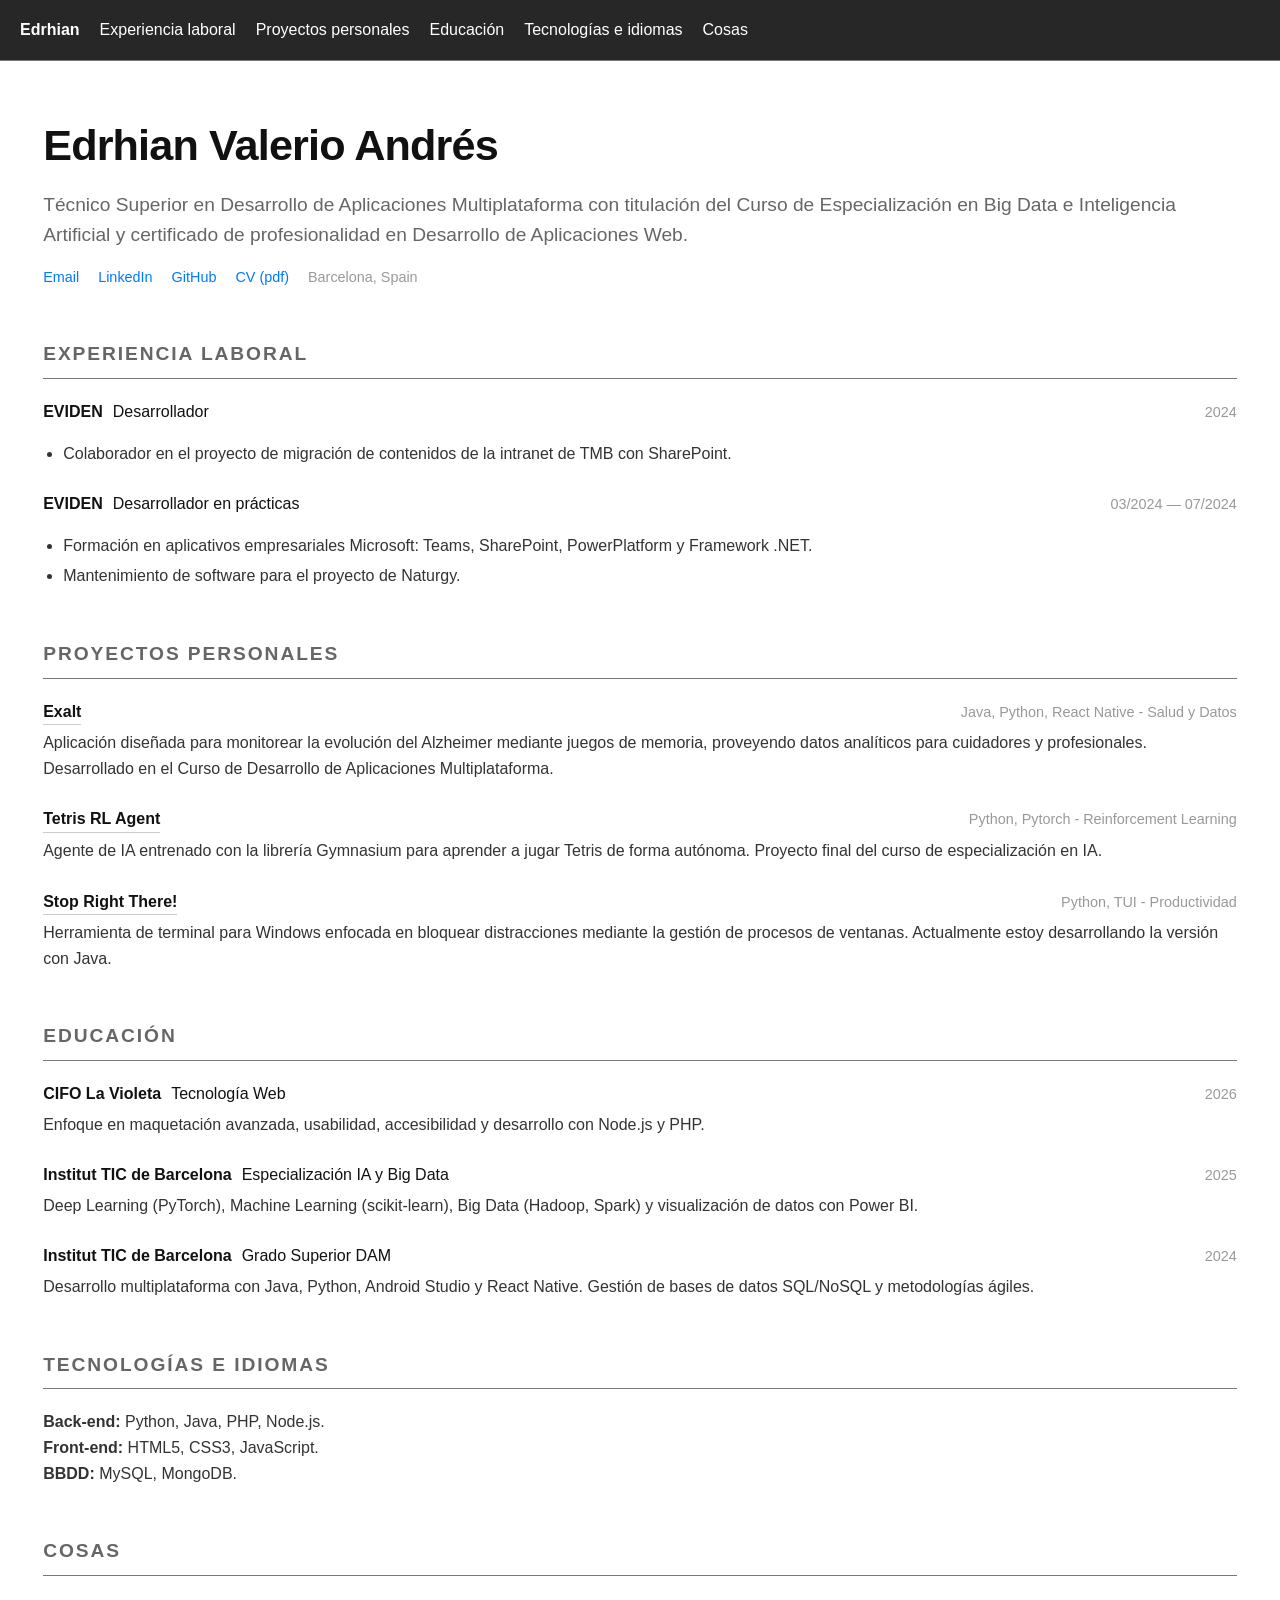
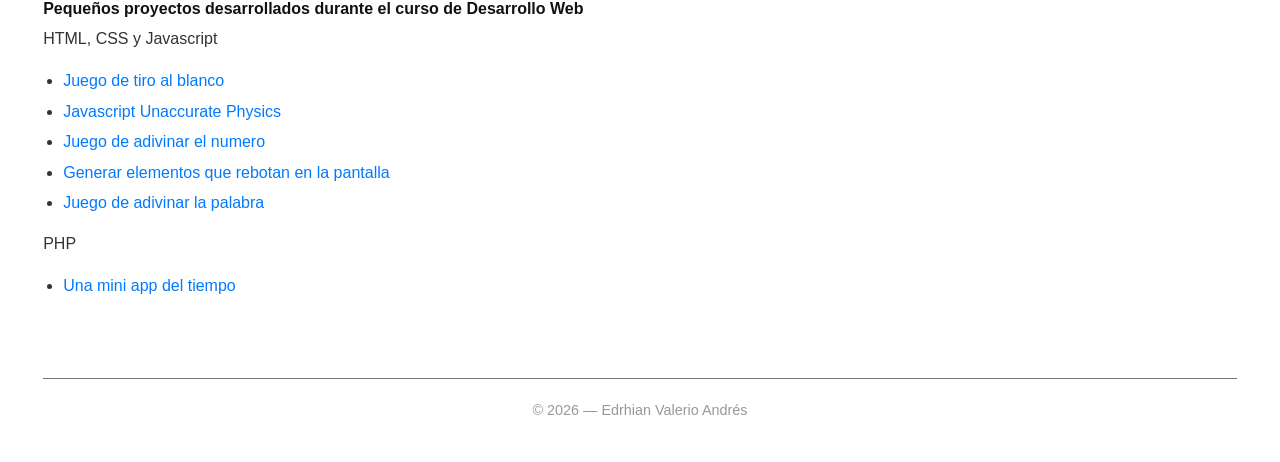
==== commit e30c6051: "Modified portfolio colors" ====
--- a/better-portfolio/index.html
+++ b/better-portfolio/index.html
@@ -82,7 +82,7 @@
             target="_blank"
             >Exalt</a
           >
-          <span class="time">Salud y Datos</span>
+          <span class="time">Java, Python, React Native - Salud y Datos</span>
         </h3>
         <p>
           Aplicación diseñada para monitorear la evolución del Alzheimer
@@ -97,7 +97,7 @@
             target="_blank"
             >Tetris RL Agent</a
           >
-          <span class="time">Reinforcement Learning</span>
+          <span class="time">Python, Pytorch - Reinforcement Learning</span>
         </h3>
         <p>
           Agente de IA entrenado con la librería Gymnasium para aprender a jugar
@@ -111,7 +111,7 @@
             target="_blank"
             >Stop Right There!</a
           >
-          <span class="time">Productividad</span>
+          <span class="time">Python, TUI - Productividad</span>
         </h3>
         <p>
           Herramienta de terminal para Windows enfocada en bloquear
--- a/better-portfolio/style.css
+++ b/better-portfolio/style.css
@@ -41,7 +41,7 @@
     /* position: sticky; */
     top: 0;
     z-index: 10;
-    background-color: var(--bg-color-2);
+    background-color: var(--color-primary);
     border-bottom: 1px solid var(--border);
 }
 
@@ -57,17 +57,17 @@
 }
 
 .navbar a {
-    color: var(--text-muted);
+    color: #fff;
     text-decoration: none;
     margin: 0;
 }
 
 .navbar a:hover {
-    color: var(--text-main);
+    color: var(--bg-color-1);
 }
 
 .navbar .brand a {
-    color: var(--text-main);
+    color: white;
     font-weight: 700;
 }
 
@@ -205,10 +205,10 @@
     bottom: 2rem;
     right: 2rem;
     z-index: 99;
-    border: 1px solid var(--border);
+    border: 1px solid var(--color-primary);
     outline: none;
-    background-color: #fff;
-    color: var(--text-main);
+    background-color: var(--color-primary);
+    color: #fff;
     cursor: pointer;
     padding: 0.5rem 0.9rem;
     border-radius: 6px;
@@ -217,8 +217,7 @@
 }
 
 #backToTop:hover {
-    color: var(--text-main);
-    border-color: #ccc;
+    color: var(--bg-color-1);
 }
 
 /* Responsivo para móviles */
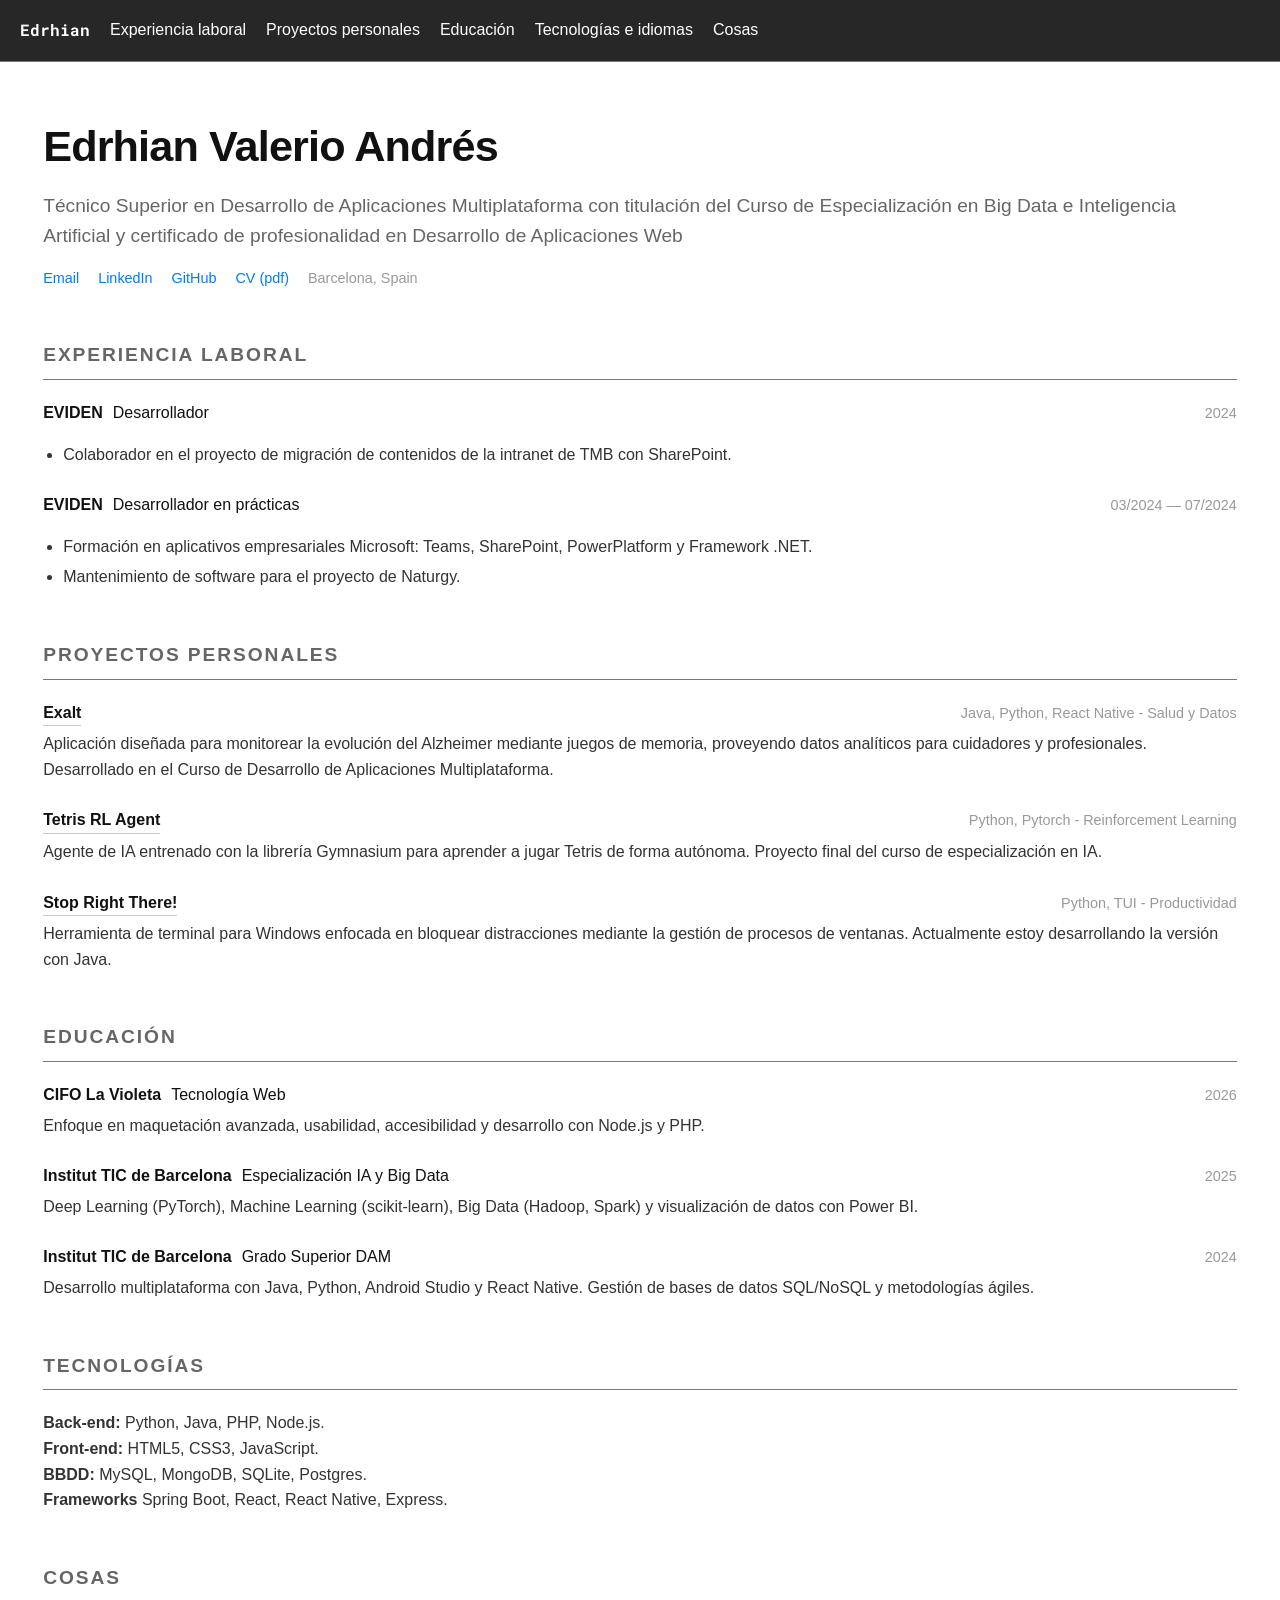
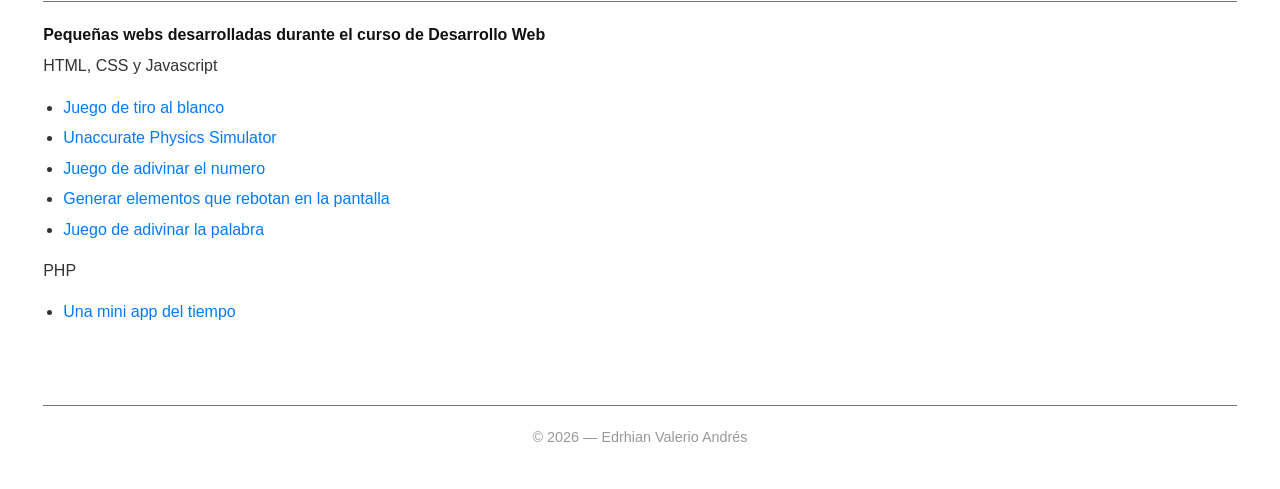
==== commit 6382e3af: "Better portfolio: Little fixes" ====
--- a/better-portfolio/index.html
+++ b/better-portfolio/index.html
@@ -3,7 +3,7 @@
   <head>
     <meta charset="UTF-8" />
     <meta name="viewport" content="width=device-width, initial-scale=1.0" />
-    <title>Edrhian Valerio | Software Builder</title>
+    <title>Edrhian Valerio | Software Developer</title>
     <link rel="stylesheet" href="style.css" />
   </head>
   <body>
@@ -32,7 +32,7 @@
         Técnico Superior en Desarrollo de Aplicaciones Multiplataforma con
         titulación del Curso de Especialización en Big Data e Inteligencia
         Artificial y certificado de profesionalidad en Desarrollo de
-        Aplicaciones Web.
+        Aplicaciones Web
       </div>
       <div id="contact">
         <a href="mailto:edrhian27@gmail.com">Email</a>
@@ -153,21 +153,21 @@
       </section>
 
       <!-- TECNOLOGÍAS E IDIOMAS -->
-      <h2 id="tecnologias">Tecnologías e idiomas</h2>
+      <h2 id="tecnologias">Tecnologías</h2>
       <section>
         <p>
           <strong>Back-end:</strong> Python, Java, PHP, Node.js. <br />
           <strong>Front-end:</strong> HTML5, CSS3, JavaScript. <br />
-          <strong>BBDD:</strong> MySQL, MongoDB.
+          <strong>BBDD:</strong> MySQL, MongoDB, SQLite, Postgres. <br />
+          <strong>Frameworks</strong> Spring Boot, React, React Native, Express.
+          <br />
         </p>
       </section>
 
       <!-- COSAS -->
       <h2 id="cosas">Cosas</h2>
       <section>
-        <h3>
-          Pequeños proyectos desarrollados durante el curso de Desarrollo Web
-        </h3>
+        <h3>Pequeñas webs desarrolladas durante el curso de Desarrollo Web</h3>
 
         <p>HTML, CSS y Javascript</p>
         <ul>
@@ -176,7 +176,7 @@
           </li>
           <li>
             <a href="../games/javascript-unaccurate-physics/"
-              >Javascript Unaccurate Physics</a
+              >Unaccurate Physics Simulator</a
             >
           </li>
           <li>
@@ -191,7 +191,6 @@
             <a href="../games/adivina-palabra/">Juego de adivinar la palabra</a>
           </li>
         </ul>
-
         <p>PHP</p>
         <ul>
           <li>
@@ -208,9 +207,9 @@
       <p>© 2026 — Edrhian Valerio Andrés</p>
     </footer>
 
-    <button onclick="topFunction()" id="backToTop" title="Volver al inicio">
+    <a onclick="topFunction()" href="#" id="backToTop" title="Volver al inicio">
       Inicio
-    </button>
+    </a>
     <script src="index.js"></script>
   </body>
 </html>
--- a/better-portfolio/style.css
+++ b/better-portfolio/style.css
@@ -64,11 +64,13 @@
 
 .navbar a:hover {
     color: var(--bg-color-1);
+    text-decoration: underline;
 }
 
 .navbar .brand a {
     color: white;
     font-weight: 700;
+    font-family: var(--font-alternative);
 }
 
 /* HEADER */
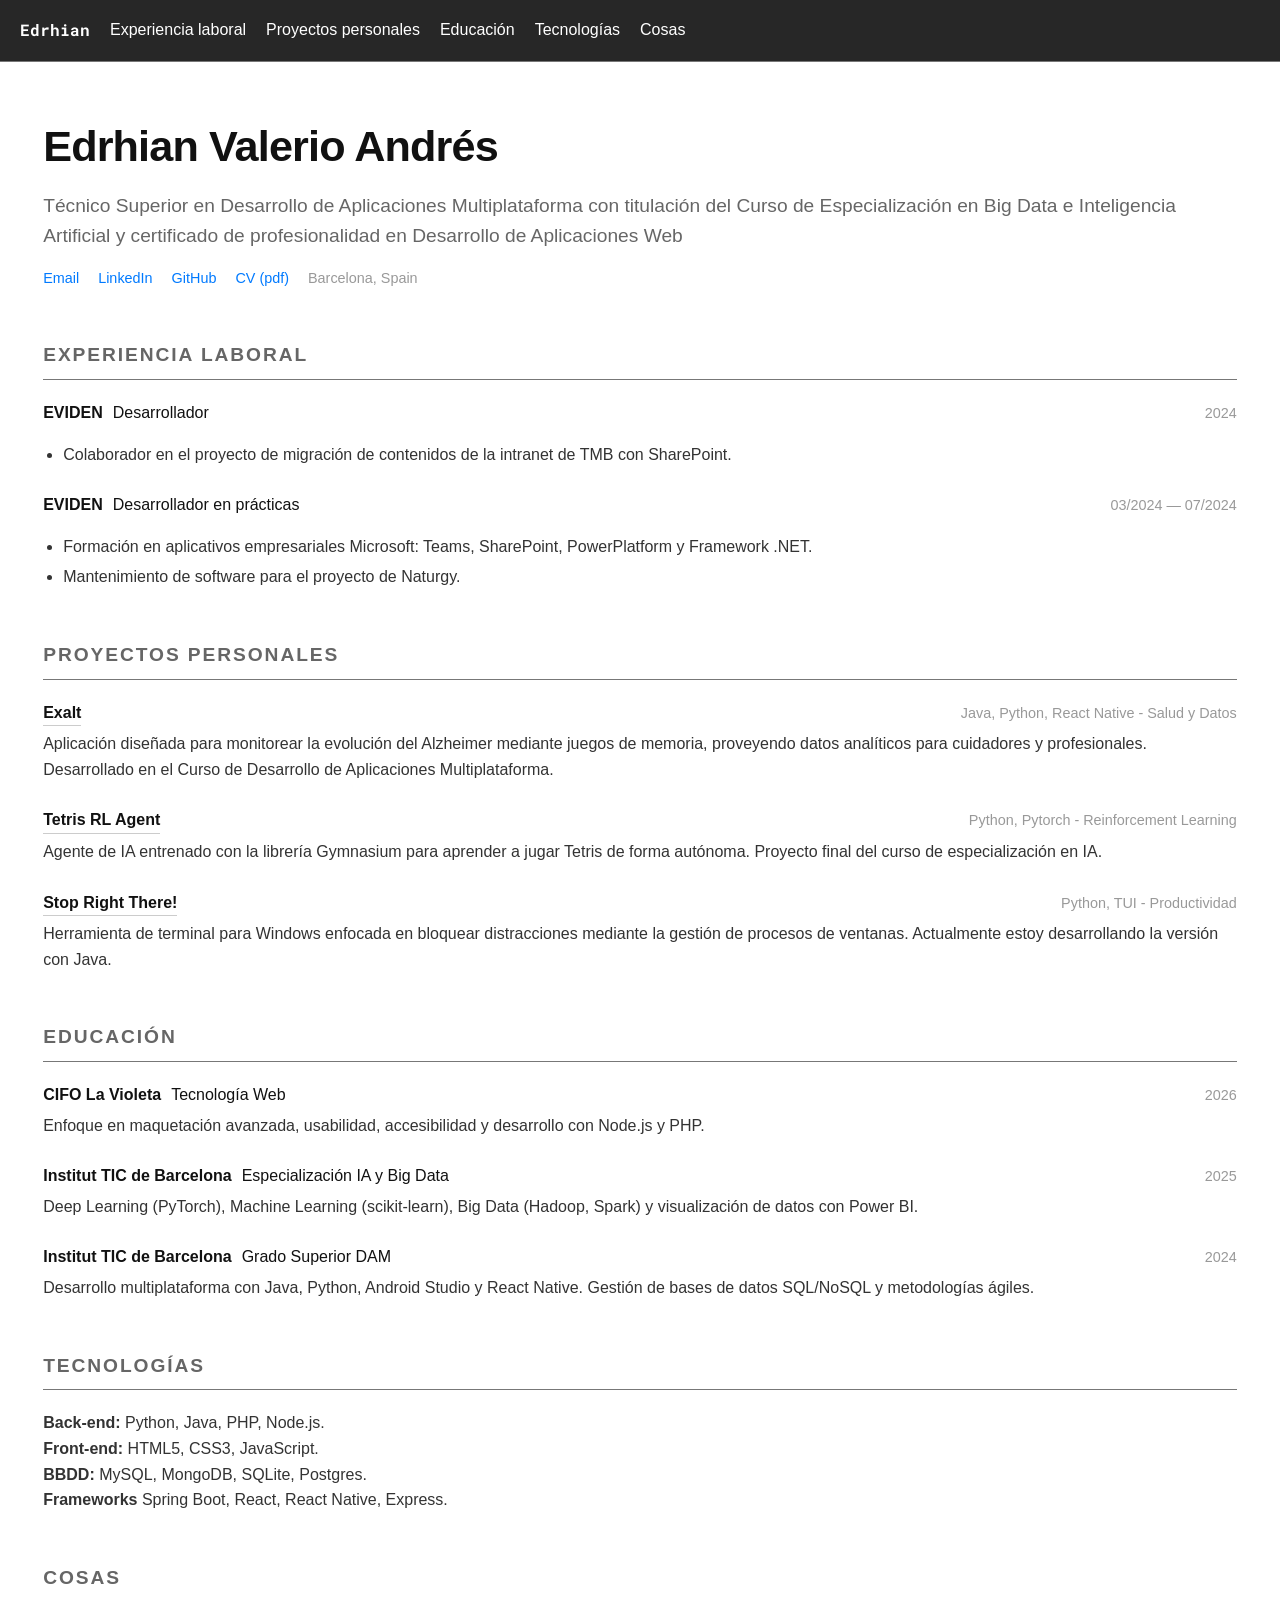
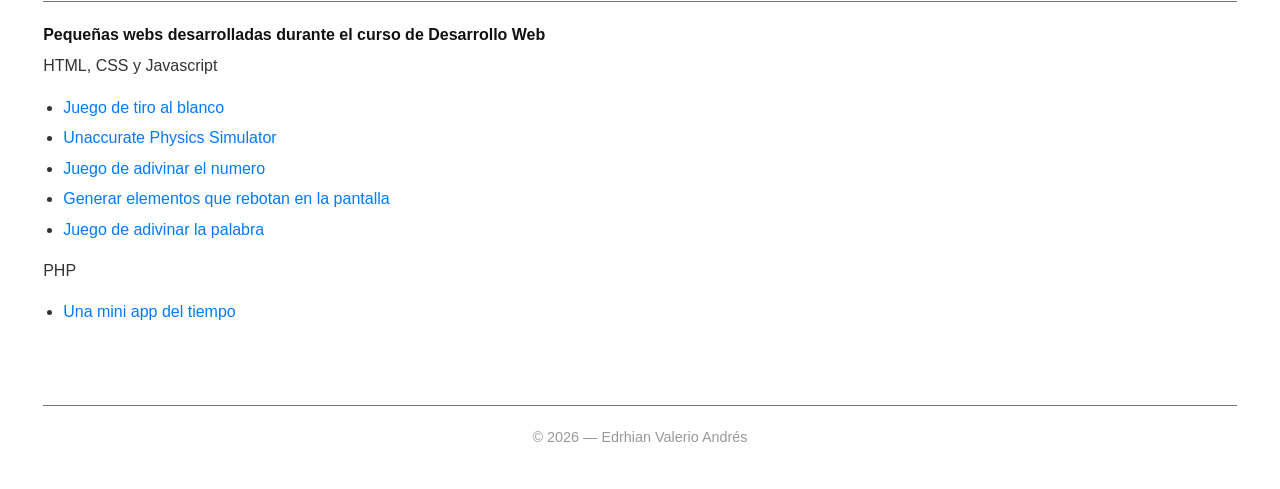
==== commit 93a0c14b: "Better portfolio: Fix navbar" ====
--- a/better-portfolio/index.html
+++ b/better-portfolio/index.html
@@ -20,7 +20,7 @@
         </li>
         <li class="navbar-item"><a href="#educacion">Educación</a></li>
         <li class="navbar-item">
-          <a href="#tecnologias">Tecnologías e idiomas</a>
+          <a href="#tecnologias">Tecnologías</a>
         </li>
         <li class="navbar-item"><a href="#cosas">Cosas</a></li>
       </ul>
